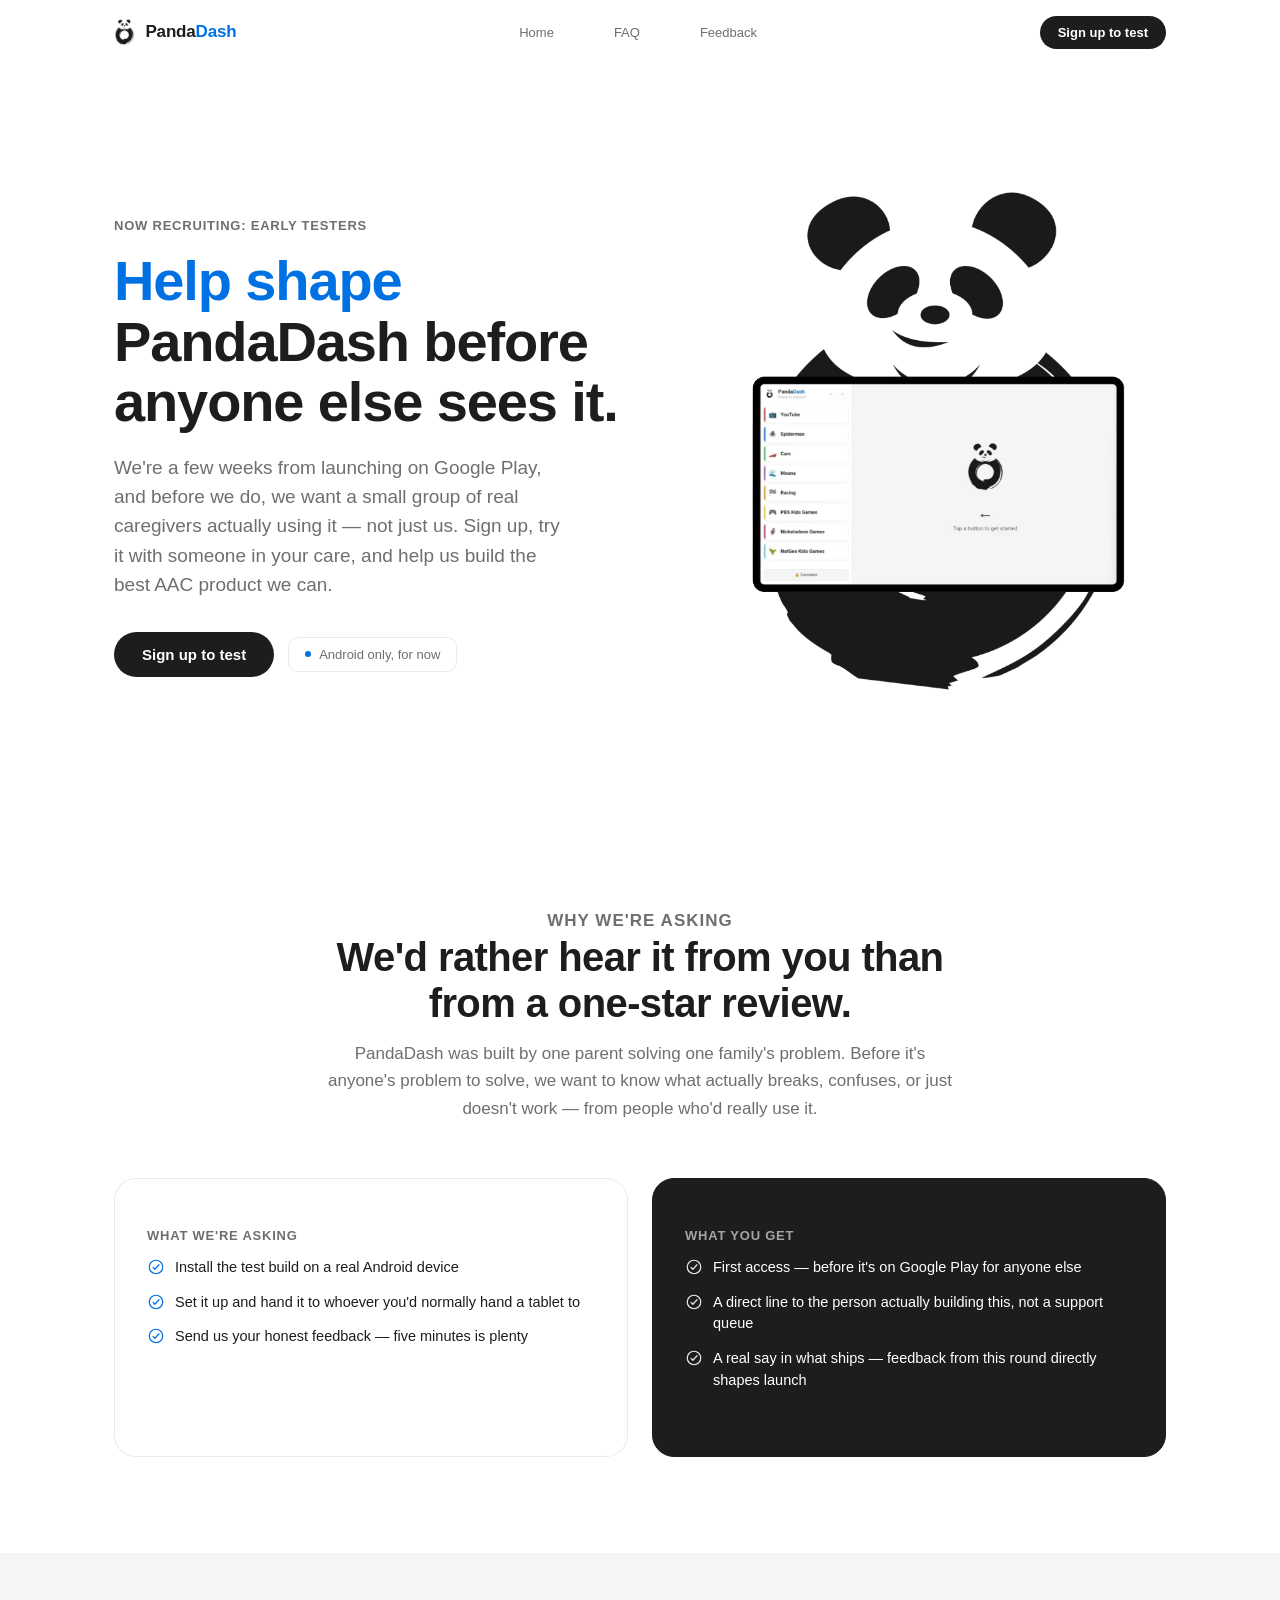
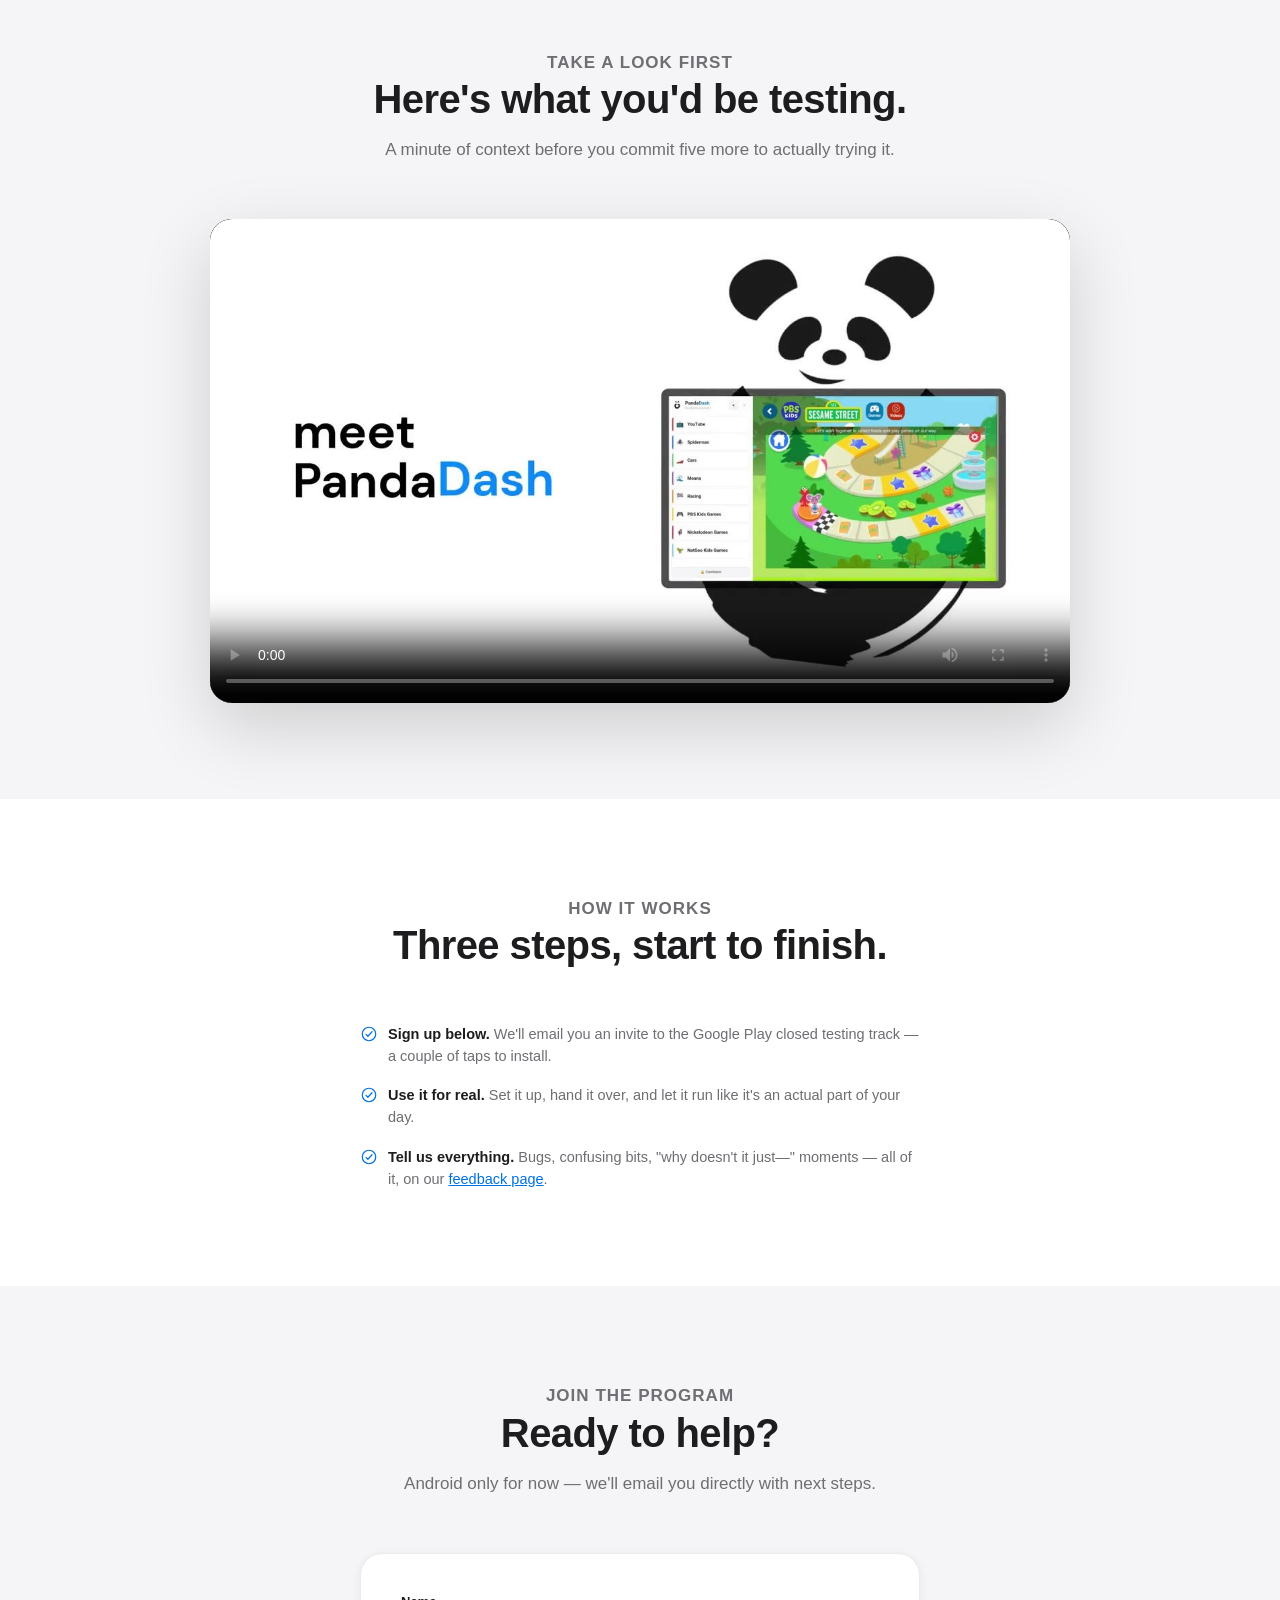
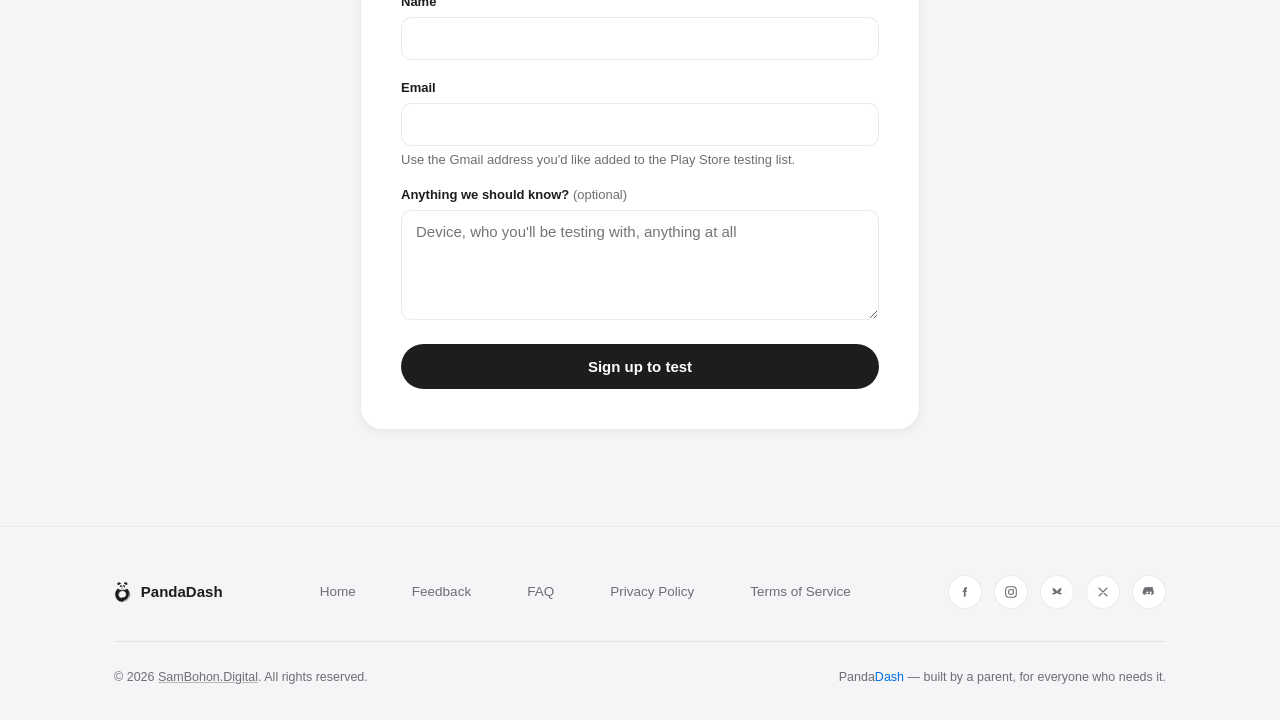
==== testers/index.html @ a4eeeb53 "Add tester sign-up and feedback pages with Formspree integration" ====
<!DOCTYPE html>
<html lang="en">
<head>
<meta charset="UTF-8" />
<meta name="viewport" content="width=device-width, initial-scale=1" />
<title>Become a Tester — PandaDash AAC</title>
<meta name="description" content="Help shape PandaDash AAC before it launches on Google Play. Join our early testing program — real feedback from real caregivers, before anyone else sees it." />

<meta property="og:type" content="website" />
<meta property="og:title" content="Help shape PandaDash before launch" />
<meta property="og:description" content="Join our early testing program for PandaDash AAC — first access, a direct line to the team, and a real say in what ships." />
<meta property="og:image" content="../assets/social-preview.jpg" />
<meta property="og:url" content="https://pandadash.app/testers/" />
<meta name="twitter:card" content="summary_large_image" />
<meta name="twitter:title" content="Become a Tester — PandaDash AAC" />
<meta name="twitter:description" content="Help us test PandaDash AAC before it goes live on Google Play." />
<meta name="twitter:image" content="../assets/social-preview.jpg" />

<meta name="referrer" content="strict-origin-when-cross-origin" />
<meta name="theme-color" content="#1d1d1f" />
<link rel="icon" href="../assets/favicon.ico" sizes="any" />
<link rel="apple-touch-icon" href="../assets/apple-touch-icon.png" />
<link rel="stylesheet" href="../css/styles.css" />
</head>
<body>

<a href="#main" class="visually-hidden-focusable" style="position:absolute;left:-9999px;">Skip to content</a>

<!-- ============ NAV + HERO (video background) ============ -->
<div class="top-video-wrap" id="main">
  <div class="bg-video-wrap">
    <video class="bg-video" muted loop playsinline preload="auto" data-autoplay>
      <source src="../assets/bg-hero.mp4" type="video/mp4" />
    </video>
  </div>

  <nav class="site-nav">
    <div class="wrap">
      <a href="../index.html" class="brand">
        <img src="../assets/logo-mark-64.png" alt="" width="28" height="28" />
        <span class="word">Panda<span class="dash">Dash</span></span>
      </a>
      <div class="nav-links">
        <a href="../index.html">Home</a>
        <a href="../index.html#faq">FAQ</a>
        <a href="feedback.html">Feedback</a>
      </div>
      <a href="#signup" class="nav-cta">Sign up to test</a>
    </div>
  </nav>

  <!-- ============ HERO ============ -->
  <header class="hero">
    <div class="wrap">
      <div>
        <p class="eyebrow">Now recruiting: early testers</p>
        <h1><span class="dash">Help shape</span> PandaDash before anyone else sees it.</h1>
        <p class="lede">We're a few weeks from launching on Google Play, and before we do, we want a small group of real caregivers actually using it — not just us. Sign up, try it with someone in your care, and help us build the best AAC product we can.</p>
        <div class="btn-row">
          <a href="#signup" class="btn-primary">Sign up to test</a>
          <span class="ios-badge"><span class="dot"></span> Android only, for now</span>
        </div>
      </div>
      <div class="hero-stage">
        <img src="../assets/hero-panda-device.webp" class="hero-float" alt="PandaDash main screen, cradled in the panda mark, showing a column of large labeled buttons including YouTube, Spiderman, Cars, and Moana" />
      </div>
    </div>
  </header>
</div>

<main>

  <!-- ============ WHY JOIN ============ -->
  <section>
    <div class="wrap">
      <div class="section-head center">
        <p class="eyebrow">Why we're asking</p>
        <h2>We'd rather hear it from you than from a one-star review.</h2>
        <p>PandaDash was built by one parent solving one family's problem. Before it's anyone's problem to solve, we want to know what actually breaks, confuses, or just doesn't work — from people who'd really use it.</p>
      </div>

      <div class="plans" style="margin-top:8px;">
        <div class="plan-card">
          <p class="plan-name">What we're asking</p>
          <ul class="plan-list">
            <li><svg viewBox="0 0 24 24" fill="none"><circle cx="12" cy="12" r="9" stroke="currentColor" stroke-width="1.6"/><path d="M8 12.5L10.5 15L16 9" stroke="currentColor" stroke-width="1.6" stroke-linecap="round" stroke-linejoin="round"/></svg> Install the test build on a real Android device</li>
            <li><svg viewBox="0 0 24 24" fill="none"><circle cx="12" cy="12" r="9" stroke="currentColor" stroke-width="1.6"/><path d="M8 12.5L10.5 15L16 9" stroke="currentColor" stroke-width="1.6" stroke-linecap="round" stroke-linejoin="round"/></svg> Set it up and hand it to whoever you'd normally hand a tablet to</li>
            <li><svg viewBox="0 0 24 24" fill="none"><circle cx="12" cy="12" r="9" stroke="currentColor" stroke-width="1.6"/><path d="M8 12.5L10.5 15L16 9" stroke="currentColor" stroke-width="1.6" stroke-linecap="round" stroke-linejoin="round"/></svg> Send us your honest feedback — five minutes is plenty</li>
          </ul>
        </div>
        <div class="plan-card pro">
          <p class="plan-name">What you get</p>
          <ul class="plan-list">
            <li><svg viewBox="0 0 24 24" fill="none"><circle cx="12" cy="12" r="9" stroke="currentColor" stroke-width="1.6"/><path d="M8 12.5L10.5 15L16 9" stroke="currentColor" stroke-width="1.6" stroke-linecap="round" stroke-linejoin="round"/></svg> First access — before it's on Google Play for anyone else</li>
            <li><svg viewBox="0 0 24 24" fill="none"><circle cx="12" cy="12" r="9" stroke="currentColor" stroke-width="1.6"/><path d="M8 12.5L10.5 15L16 9" stroke="currentColor" stroke-width="1.6" stroke-linecap="round" stroke-linejoin="round"/></svg> A direct line to the person actually building this, not a support queue</li>
            <li><svg viewBox="0 0 24 24" fill="none"><circle cx="12" cy="12" r="9" stroke="currentColor" stroke-width="1.6"/><path d="M8 12.5L10.5 15L16 9" stroke="currentColor" stroke-width="1.6" stroke-linecap="round" stroke-linejoin="round"/></svg> A real say in what ships — feedback from this round directly shapes launch</li>
          </ul>
        </div>
      </div>
    </div>
  </section>

  <!-- ============ VIDEO ============ -->
  <section class="bg-mist">
    <div class="wrap">
      <div class="section-head center">
        <p class="eyebrow">Take a look first</p>
        <h2>Here's what you'd be testing.</h2>
        <p>A minute of context before you commit five more to actually trying it.</p>
      </div>
      <div class="video-frame">
        <video
          controls
          playsinline
          preload="metadata"
          poster="../assets/intro-poster.jpg">
          <source src="../assets/intro-demo.mp4" type="video/mp4" />
        </video>
      </div>
    </div>
  </section>

  <!-- ============ HOW IT WORKS ============ -->
  <section>
    <div class="wrap">
      <div class="section-head center">
        <p class="eyebrow">How it works</p>
        <h2>Three steps, start to finish.</h2>
      </div>
      <ul class="plan-list" style="max-width:560px;margin:0 auto;display:flex;flex-direction:column;gap:18px;color:var(--blue);">
        <li>
          <svg viewBox="0 0 24 24" fill="none"><circle cx="12" cy="12" r="9" stroke="currentColor" stroke-width="1.6"/><path d="M8 12.5L10.5 15L16 9" stroke="currentColor" stroke-width="1.6" stroke-linecap="round" stroke-linejoin="round"/></svg>
          <span style="color:var(--ink-soft);"><strong style="color:var(--ink);">Sign up below.</strong> We'll email you an invite to the Google Play closed testing track — a couple of taps to install.</span>
        </li>
        <li>
          <svg viewBox="0 0 24 24" fill="none"><circle cx="12" cy="12" r="9" stroke="currentColor" stroke-width="1.6"/><path d="M8 12.5L10.5 15L16 9" stroke="currentColor" stroke-width="1.6" stroke-linecap="round" stroke-linejoin="round"/></svg>
          <span style="color:var(--ink-soft);"><strong style="color:var(--ink);">Use it for real.</strong> Set it up, hand it over, and let it run like it's an actual part of your day.</span>
        </li>
        <li>
          <svg viewBox="0 0 24 24" fill="none"><circle cx="12" cy="12" r="9" stroke="currentColor" stroke-width="1.6"/><path d="M8 12.5L10.5 15L16 9" stroke="currentColor" stroke-width="1.6" stroke-linecap="round" stroke-linejoin="round"/></svg>
          <span style="color:var(--ink-soft);"><strong style="color:var(--ink);">Tell us everything.</strong> Bugs, confusing bits, "why doesn't it just—" moments — all of it, on our <a class="inline-link" href="feedback.html" style="color:var(--blue);text-decoration:underline;">feedback page</a>.</span>
        </li>
      </ul>
    </div>
  </section>

  <!-- ============ SIGN UP ============ -->
  <section class="bg-mist" id="signup">
    <div class="wrap">
      <div class="section-head center">
        <p class="eyebrow">Join the program</p>
        <h2>Ready to help?</h2>
        <p>Android only for now — we'll email you directly with next steps.</p>
      </div>

      <div class="form-card">
        <form
          data-ajax-form
          data-success-target="#signup-success"
          action="https://formspree.io/f/mwvdkgyn"
          method="POST">
          <input type="hidden" name="_subject" value="New PandaDash tester sign-up" />
          <input type="text" name="_gotcha" class="form-honeypot" tabindex="-1" autocomplete="off" />

          <div class="form-field">
            <label for="t-name">Name</label>
            <input type="text" id="t-name" name="name" required autocomplete="name" />
          </div>
          <div class="form-field">
            <label for="t-email">Email</label>
            <input type="email" id="t-email" name="email" required autocomplete="email" />
            <p class="hint">Use the Gmail address you'd like added to the Play Store testing list.</p>
          </div>
          <div class="form-field">
            <label for="t-notes">Anything we should know? <span style="font-weight:400;color:var(--ink-soft);">(optional)</span></label>
            <textarea id="t-notes" name="notes" placeholder="Device, who you'll be testing with, anything at all"></textarea>
          </div>

          <button type="submit" class="form-submit" data-label="Sign up to test">Sign up to test</button>
          <p class="form-status" data-form-status></p>
        </form>

        <div class="form-success" id="signup-success" hidden>
          <div class="check">
            <svg viewBox="0 0 24 24" fill="none"><path d="M5 13l4 4L19 7" stroke="#fff" stroke-width="2.4" stroke-linecap="round" stroke-linejoin="round"/></svg>
          </div>
          <h3>You're on the list!</h3>
          <p>We'll email you with an invite to the closed testing track on Google Play. Once you're testing, swing by the <a class="inline-link" href="feedback.html" style="color:var(--blue);text-decoration:underline;">feedback page</a> any time — that's where the good stuff happens.</p>
          <a href="feedback.html" class="btn-primary">Go to feedback page</a>
        </div>
      </div>
    </div>
  </section>

</main>

<!-- ============ FOOTER ============ -->
<footer>
  <div class="wrap">
    <div class="footer-top">
      <a href="../index.html" class="footer-brand">
        <img src="../assets/logo-mark-64.png" alt="" height="22" />
        PandaDash
      </a>
      <div class="footer-links">
        <a href="../index.html">Home</a>
        <a href="feedback.html">Feedback</a>
        <a href="../index.html#faq">FAQ</a>
        <a href="../privacy.html">Privacy Policy</a>
        <a href="../terms.html">Terms of Service</a>
      </div>
      <div class="social-row">
        <a href="https://www.facebook.com/profile.php?id=61590973378617" target="_blank" rel="noopener" aria-label="PandaDash on Facebook">
          <svg viewBox="0 0 24 24" fill="currentColor"><path d="M13.5 9.6V8.2c0-.6.4-.8.7-.8H15V5h-2c-2.2 0-2.7 1.7-2.7 2.7v1.9H8.7v2.3h1.6V19h2.6v-7.1h1.8l.2-2.3h-2.4Z"/></svg>
        </a>
        <a href="https://www.instagram.com/pandadashaac/" target="_blank" rel="noopener" aria-label="PandaDash on Instagram">
          <svg viewBox="0 0 24 24" fill="none" stroke="currentColor" stroke-width="1.6"><rect x="4" y="4" width="16" height="16" rx="5"/><circle cx="12" cy="12" r="3.8"/><circle cx="16.3" cy="7.7" r="0.9" fill="currentColor" stroke="none"/></svg>
        </a>
        <a href="https://bsky.app/profile/pandadashaac.bsky.social" target="_blank" rel="noopener" aria-label="PandaDash on Bluesky">
          <svg viewBox="0 0 24 24" fill="currentColor"><path d="M12 11.2c-1.4-2.9-4.2-5.2-6.6-5.5-.3 2.7 1 5.7 3.2 6.9-2.2.1-3.4 1-4.1 1.9 1.6 1.5 4.7 1.7 7.5-.9 2.8 2.6 5.9 2.4 7.5.9-.7-.9-1.9-1.8-4.1-1.9 2.2-1.2 3.5-4.2 3.2-6.9-2.4.3-5.2 2.6-6.6 5.5Z"/></svg>
        </a>
        <a href="https://x.com/PandaDashAAC" target="_blank" rel="noopener" aria-label="PandaDash on X">
          <svg viewBox="0 0 24 24" fill="none" stroke="currentColor" stroke-width="1.7" stroke-linecap="round"><path d="M6 6l12 12M18 6L6 18"/></svg>
        </a>
        <a href="https://discord.gg/t9SSaY4AzX" target="_blank" rel="noopener" aria-label="PandaDash on Discord">
          <svg viewBox="0 0 24 24" fill="currentColor"><path d="M18.9 5.5a17 17 0 0 0-3.9-1.3l-.2.4c1.3.4 2.5.9 3.6 1.6a13 13 0 0 0-13 0c1.1-.7 2.3-1.2 3.6-1.6L8.8 4.2A17 17 0 0 0 5 5.5C3 8.6 2.4 11.7 2.6 14.7a12 12 0 0 0 3.7 1.9l.8-1.3c-.6-.2-1.2-.5-1.7-.8.1-.1.3-.2.4-.3a13 13 0 0 0 10.2 0c.1.1.3.2.4.3-.5.3-1.1.6-1.7.8l.8 1.3a12 12 0 0 0 3.7-1.9c.3-3.4-.5-6.5-2-9.2ZM9.5 14.5c-.8 0-1.5-.8-1.5-1.7s.7-1.7 1.5-1.7 1.5.8 1.5 1.7-.7 1.7-1.5 1.7Zm5 0c-.8 0-1.5-.8-1.5-1.7s.7-1.7 1.5-1.7 1.5.8 1.5 1.7-.7 1.7-1.5 1.7Z"/></svg>
        </a>
      </div>
    </div>
    <div class="footer-bottom">
      <span>© 2026 <a href="https://sambohon.digital/" target="_blank" rel="noopener" style="color:inherit;text-decoration:underline;text-decoration-color:rgba(0,0,0,0.25);">SamBohon.Digital</a>. All rights reserved.</span>
      <span><span class="word">Panda<span class="dash">Dash</span></span> — built by a parent, for everyone who needs it.</span>
    </div>
  </div>
</footer>

<script src="../js/main.js"></script>
<script src="../js/forms.js"></script>
</body>
</html>
---- css/styles.css ----
/* ===========================================================
   PandaDash AAC — site styles
   Apple-clean structure, black/white, blue highlights
   =========================================================== */

:root {
  --ink: #1d1d1f;
  --ink-soft: #6e6e73;
  --paper: #ffffff;
  --mist: #f5f5f7;
  --mist-deep: #e8e8ed;
  --blue: #0071e3;
  --blue-deep: #0058b3;
  --line: rgba(0, 0, 0, 0.08);
  --line-soft: rgba(0, 0, 0, 0.05);

  /* community section accent — Discord's own brand color */
  --discord: #5865f2;
  --discord-deep: #4752c4;

  --shadow-sm: 0 2px 10px rgba(0, 0, 0, 0.06);
  --shadow-md: 0 12px 40px rgba(0, 0, 0, 0.10);
  --shadow-lg: 0 24px 70px rgba(0, 0, 0, 0.16);

  --maxw: 1100px;
  --radius: 18px;
}

* { box-sizing: border-box; }
html { scroll-behavior: smooth; }

@media (prefers-reduced-motion: reduce) {
  html { scroll-behavior: auto; }
  * { animation-duration: 0.001ms !important; animation-iteration-count: 1 !important; transition-duration: 0.001ms !important; }
}

body {
  margin: 0;
  font-family: -apple-system, BlinkMacSystemFont, "SF Pro Text", "SF Pro Display",
    "Inter", "Segoe UI", Helvetica, Arial, sans-serif;
  color: var(--ink);
  background: var(--paper);
  -webkit-font-smoothing: antialiased;
  text-rendering: optimizeLegibility;
}

img { max-width: 100%; display: block; }

a { color: inherit; text-decoration: none; }

:focus-visible {
  outline: 2px solid var(--blue);
  outline-offset: 3px;
  border-radius: 4px;
}

.wrap {
  max-width: var(--maxw);
  margin: 0 auto;
  padding: 0 24px;
}

/* ---------- Brand wordmark ---------- */
.dash { color: var(--blue); }

/* ---------- Nav ---------- */
.site-nav {
  position: sticky;
  top: 0;
  z-index: 50;
  background: transparent;
  border-bottom: 1px solid transparent;
  transition: background 0.25s ease, border-color 0.25s ease;
}
.site-nav.scrolled {
  background: rgba(255, 255, 255, 0.8);
  backdrop-filter: saturate(180%) blur(20px);
  -webkit-backdrop-filter: saturate(180%) blur(20px);
  border-bottom: 1px solid var(--line-soft);
}

.site-nav .wrap {
  display: flex;
  align-items: center;
  justify-content: space-between;
  height: 64px;
}

.brand {
  display: flex;
  align-items: center;
  gap: 10px;
  font-size: 17px;
  font-weight: 600;
  letter-spacing: -0.01em;
}

.brand img { height: 28px; width: auto; }

.nav-links {
  display: flex;
  align-items: center;
  gap: 30px;
  font-size: 13px;
  color: var(--ink-soft);
  font-weight: 500;
}
.nav-links a { margin-left: 30px; }
.nav-links a:first-child { margin-left: 0; }

.nav-links a:hover { color: var(--ink); }

.nav-cta {
  background: var(--ink);
  color: var(--paper);
  font-size: 13px;
  font-weight: 600;
  padding: 9px 18px;
  border-radius: 100px;
  transition: background 0.2s ease, transform 0.2s ease;
}
.nav-cta:hover { background: var(--blue); }

.nav-toggle { display: none; }

/* ---------- Buttons / badges ---------- */
.btn-row {
  display: flex;
  flex-wrap: wrap;
  align-items: center;
  gap: 14px;
}

.play-badge {
  display: inline-flex;
  align-items: center;
  gap: 10px;
  background: #000;
  color: #fff;
  border-radius: 10px;
  padding: 9px 16px 9px 14px;
  transition: transform 0.2s ease, box-shadow 0.2s ease;
}
.play-badge:hover { transform: translateY(-1px); box-shadow: var(--shadow-md); }
.play-badge svg { width: 24px; height: 24px; flex-shrink: 0; }
.play-badge .badge-text { line-height: 1.1; white-space: nowrap; }
.play-badge .badge-text small { display: block; font-size: 9.5px; letter-spacing: 0.04em; opacity: 0.85; white-space: nowrap; }
.play-badge .badge-text strong { display: block; font-size: 17px; font-weight: 600; font-family: "Segoe UI", Roboto, Arial, sans-serif; letter-spacing: -0.01em; white-space: nowrap; }

.ios-badge {
  display: inline-flex;
  align-items: center;
  gap: 8px;
  border: 1px solid var(--line);
  color: var(--ink-soft);
  border-radius: 10px;
  padding: 9px 16px;
  font-size: 13px;
  font-weight: 500;
  background: var(--paper);
}
.ios-badge .dot {
  width: 6px; height: 6px; border-radius: 50%;
  background: var(--blue);
  flex-shrink: 0;
}

/* ---------- Top video background (nav + hero) ---------- */
.top-video-wrap {
  position: relative;
}

.bg-video-wrap {
  position: absolute;
  inset: 0;
  top: 0; right: 0; bottom: 0; left: 0;
  overflow: hidden;
  z-index: 0;
  pointer-events: none;
  background: var(--paper);
}
.bg-video-wrap .bg-video {
  width: 100%;
  height: 100%;
  object-fit: cover;
  display: block;
}

/* ---------- Hero ---------- */
.hero {
  position: relative;
  z-index: 2;
  padding: 96px 0 90px;
}

.hero .wrap {
  display: grid;
  grid-template-columns: 1.1fr 0.9fr;
  gap: 40px;
  align-items: center;
}

.eyebrow {
  display: block;
  font-size: 13px;
  font-weight: 700;
  letter-spacing: 0.06em;
  text-transform: uppercase;
  color: var(--ink-soft);
  margin-bottom: 18px;
}



.hero h1 {
  font-size: clamp(36px, 5vw, 56px);
  line-height: 1.08;
  letter-spacing: -0.02em;
  font-weight: 700;
  margin: 0 0 20px;
}

.hero .lede {
  font-size: 19px;
  line-height: 1.55;
  color: var(--ink-soft);
  max-width: 460px;
  margin: 0 0 32px;
}

/* The "stage": the panda + screen cutout floats directly over the video. */
.hero-stage {
  position: relative;
  min-height: 560px;
  display: flex;
  align-items: center;
  justify-content: center;
}

.hero-float {
  width: 86%;
}

/* ---------- Section scaffolding ---------- */
section { padding: 96px 0; }
.section-tight { padding: 72px 0; }

.section-head {
  max-width: 640px;
  margin: 0 0 56px;
}
.section-head.center { margin-left: auto; margin-right: auto; text-align: center; }

.section-head h2 {
  font-size: clamp(28px, 3.6vw, 40px);
  line-height: 1.15;
  letter-spacing: -0.015em;
  font-weight: 700;
  margin: 0 0 14px;
}

.section-head p {
  font-size: 17px;
  line-height: 1.6;
  color: var(--ink-soft);
  margin: 0;
}

.bg-mist { background: var(--mist); }

/* ---------- Video section ---------- */
.video-frame {
  position: relative;
  max-width: 860px;
  margin: 0 auto;
  border-radius: 22px;
  overflow: hidden;
  box-shadow: var(--shadow-lg);
  background: #000;
  aspect-ratio: 16 / 9;
  min-height: 320px;
}

.video-frame video {
  position: absolute;
  inset: 0;
  top: 0; right: 0; bottom: 0; left: 0;
  width: 100%;
  height: 100%;
  object-fit: contain;
  background: #000;
}

/* ---------- Feature rows ---------- */
.feature-row {
  display: grid;
  grid-template-columns: 1fr 1fr;
  gap: 64px;
  align-items: center;
  padding: 56px 0;
  border-top: 1px solid var(--line-soft);
}
.feature-row:first-of-type { border-top: none; }

.feature-row.reverse .feature-media { order: 2; }
.feature-row.reverse .feature-copy { order: 1; }

.feature-copy .eyebrow { margin-bottom: 14px; }

.feature-copy h3 {
  font-size: clamp(24px, 3vw, 30px);
  letter-spacing: -0.015em;
  font-weight: 700;
  line-height: 1.2;
  margin: 0 0 14px;
}

.feature-copy p {
  font-size: 16.5px;
  line-height: 1.65;
  color: var(--ink-soft);
  margin: 0 0 0;
  max-width: 460px;
}

.feature-media img {
  width: 100%;
  filter: drop-shadow(0 20px 30px rgba(0, 0, 0, 0.14)) drop-shadow(0 6px 10px rgba(0, 0, 0, 0.08));
}

/* ---------- Pricing section video background ---------- */
.pricing-video-wrap {
  position: relative;
  overflow: hidden;
}
.pricing-video-wrap .bg-video-wrap { background: var(--mist); }
.pricing-video-wrap .section-head .eyebrow,
.pricing-video-wrap .section-head p {
  color: #fff;
}
.pricing-video-wrap > .wrap {
  position: relative;
  z-index: 2;
}

/* ---------- Pricing cards ---------- */
.plans {
  display: grid;
  grid-template-columns: 1fr 1fr;
  gap: 24px;
}

.plan-card {
  background: var(--paper);
  border: 1px solid var(--line);
  border-radius: 22px;
  padding: 36px 32px;
  display: flex;
  flex-direction: column;
}

.plan-card.pro {
  background: var(--ink);
  color: var(--paper);
  border-color: var(--ink);
  position: relative;
}

.plan-name {
  font-size: 13px;
  font-weight: 700;
  letter-spacing: 0.06em;
  text-transform: uppercase;
  color: var(--ink-soft);
  margin-bottom: 14px;
}
.plan-card.pro .plan-name { color: rgba(255,255,255,0.6); }

.plan-price {
  font-size: 42px;
  font-weight: 700;
  letter-spacing: -0.02em;
  margin-bottom: 4px;
}
.plan-price small { font-size: 16px; font-weight: 500; color: var(--ink-soft); }
.plan-card.pro .plan-price small { color: rgba(255,255,255,0.6); }

.plan-sub {
  font-size: 14px;
  color: var(--ink-soft);
  margin-bottom: 28px;
}
.plan-card.pro .plan-sub { color: rgba(255,255,255,0.7); }

.plan-list {
  list-style: none;
  margin: 0 0 28px;
  padding: 0;
  display: flex;
  flex-direction: column;
  gap: 13px;
  flex-grow: 1;
}

.plan-list li {
  display: flex;
  align-items: flex-start;
  gap: 10px;
  font-size: 14.5px;
  line-height: 1.5;
}

.plan-list svg { width: 18px; height: 18px; flex-shrink: 0; margin-top: 1px; }
.plan-card:not(.pro) .plan-list svg { color: var(--blue); }
.plan-card.pro .plan-list svg { color: var(--paper); opacity: 0.9; }

.plan-cta {
  display: inline-flex;
  align-items: center;
  justify-content: center;
  padding: 12px 20px;
  border-radius: 100px;
  font-size: 14.5px;
  font-weight: 600;
  background: var(--mist);
  color: var(--ink);
}
.plan-card.pro .plan-cta { background: var(--paper); color: var(--ink); }

/* ---------- Community / Discord ---------- */
.community {
  background: linear-gradient(155deg, var(--discord) 0%, var(--discord-deep) 100%);
  border-radius: 28px;
  padding: 64px 56px;
  color: #fff;
  position: relative;
  overflow: hidden;
}

.community-grid {
  display: grid;
  grid-template-columns: 1fr 0.85fr;
  gap: 48px;
  align-items: center;
  position: relative;
  z-index: 1;
}

.community .eyebrow {
  color: rgba(255, 255, 255, 0.75);
  display: flex;
  align-items: center;
  gap: 8px;
}
.community .eyebrow svg { width: 16px; height: 16px; margin-right: 8px; }

.community h2 {
  font-size: clamp(28px, 3.6vw, 38px);
  letter-spacing: -0.015em;
  font-weight: 700;
  margin: 0 0 14px;
  line-height: 1.15;
}

.community p.lede {
  font-size: 16.5px;
  line-height: 1.6;
  color: rgba(255, 255, 255, 0.82);
  max-width: 460px;
  margin: 0 0 30px;
}

.community-cta {
  display: inline-flex;
  align-items: center;
  gap: 10px;
  background: #fff;
  color: var(--discord-deep);
  font-weight: 700;
  font-size: 15px;
  padding: 13px 24px;
  border-radius: 100px;
  transition: transform 0.2s ease, box-shadow 0.2s ease;
}
.community-cta:hover { transform: translateY(-1px); box-shadow: 0 12px 30px rgba(0,0,0,0.25); }
.community-cta svg { width: 18px; height: 18px; margin-right: 2px; }

.community-list {
  list-style: none;
  margin: 0;
  padding: 0;
  display: flex;
  flex-direction: column;
  gap: 18px;
}
.community-list li {
  display: flex;
  align-items: flex-start;
  gap: 14px;
  background: rgba(255, 255, 255, 0.1);
  border: 1px solid rgba(255, 255, 255, 0.14);
  border-radius: 14px;
  padding: 16px 18px;
}
.community-list .ico {
  margin-right: 14px;
  width: 34px;
  height: 34px;
  border-radius: 10px;
  background: rgba(255, 255, 255, 0.16);
  display: flex;
  align-items: center;
  justify-content: center;
  flex-shrink: 0;
}
.community-list .ico svg { width: 17px; height: 17px; }
.community-list strong { display: block; font-size: 14.5px; margin-bottom: 2px; }
.community-list span { display: block; font-size: 13.5px; color: rgba(255, 255, 255, 0.75); line-height: 1.4; }

/* ---------- Footer social icons ---------- */
.social-row {
  display: flex;
  align-items: center;
  gap: 12px;
}
.social-row a {
  width: 34px;
  height: 34px;
  border-radius: 50%;
  display: flex;
  align-items: center;
  justify-content: center;
  background: var(--paper);
  border: 1px solid var(--line);
  color: var(--ink-soft);
  transition: color 0.2s ease, border-color 0.2s ease;
}
.social-row a:hover { color: var(--blue); border-color: var(--blue); }
.social-row svg { width: 16px; height: 16px; }

/* ---------- CTA band ---------- */
.cta-band {
  background: var(--ink);
  color: var(--paper);
  text-align: center;
  padding: 100px 0;
}

.cta-band h2 {
  font-size: clamp(30px, 4.4vw, 46px);
  letter-spacing: -0.02em;
  font-weight: 700;
  margin: 0 0 16px;
}

.cta-band p {
  font-size: 17px;
  color: rgba(255, 255, 255, 0.65);
  max-width: 480px;
  margin: 0 auto 36px;
  line-height: 1.6;
}

.cta-band .btn-row { justify-content: center; }
.cta-band .ios-badge { border-color: rgba(255,255,255,0.18); color: rgba(255,255,255,0.7); background: transparent; }

/* ---------- Footer ---------- */
footer {
  border-top: 1px solid var(--line-soft);
  padding: 48px 0 36px;
  background: var(--mist);
}

.footer-top {
  display: flex;
  justify-content: space-between;
  align-items: center;
  flex-wrap: wrap;
  gap: 24px;
  padding-bottom: 32px;
  margin-bottom: 28px;
  border-bottom: 1px solid var(--line);
}

.footer-brand { display: flex; align-items: center; gap: 10px; font-weight: 600; font-size: 15px; }
.footer-brand img { height: 22px; width: auto; }

.footer-links {
  display: flex;
  gap: 28px;
  flex-wrap: wrap;
  font-size: 13.5px;
  color: var(--ink-soft);
}
.footer-links a { margin-left: 28px; }
.footer-links a:first-child { margin-left: 0; }
.footer-links a:hover { color: var(--ink); }

.footer-bottom {
  display: flex;
  justify-content: space-between;
  flex-wrap: wrap;
  gap: 12px;
  font-size: 12.5px;
  color: var(--ink-soft);
}

/* ---------- Legal pages ---------- */
.legal {
  padding: 64px 0 100px;
}
.legal .wrap { max-width: 720px; }
.legal h1 {
  font-size: clamp(32px, 4vw, 44px);
  letter-spacing: -0.02em;
  margin: 0 0 6px;
}
.legal .updated { color: var(--ink-soft); font-size: 14px; margin-bottom: 48px; }
.legal h2 {
  font-size: 21px;
  margin: 40px 0 12px;
  letter-spacing: -0.01em;
}
.legal p, .legal li {
  font-size: 16px;
  line-height: 1.7;
  color: #3a3a3c;
}
.legal ul { padding-left: 20px; }
.legal a.inline-link { color: var(--blue); text-decoration: underline; text-decoration-color: rgba(0,113,227,0.3); }
.legal .note {
  background: var(--mist);
  border-radius: 14px;
  padding: 18px 20px;
  font-size: 14.5px;
  color: var(--ink-soft);
  margin-top: 44px;
}

/* ---------- Scroll reveal (subtle, single-pass) ---------- */
.reveal {
  opacity: 0;
  transform: translateY(14px);
  transition: opacity 0.6s ease, transform 0.6s ease;
}
.reveal.is-visible {
  opacity: 1;
  transform: translateY(0);
}

/* ---------- Generic big CTA button (used on testers page) ---------- */
.btn-primary {
  display: inline-flex;
  align-items: center;
  justify-content: center;
  padding: 14px 28px;
  border-radius: 100px;
  background: var(--ink);
  color: var(--paper);
  font-size: 15px;
  font-weight: 600;
  border: none;
  cursor: pointer;
  transition: background 0.2s ease, transform 0.2s ease;
}
.btn-primary:hover { background: var(--blue); transform: translateY(-1px); }

/* ---------- Lightweight page header (feedback page) ---------- */
.page-header {
  padding: 140px 0 56px;
  text-align: center;
}
.page-header .eyebrow { text-align: center; }
.page-header h1 {
  font-size: clamp(30px, 4vw, 44px);
  letter-spacing: -0.02em;
  font-weight: 700;
  margin: 0 0 14px;
}
.page-header p {
  color: var(--ink-soft);
  font-size: 17px;
  max-width: 560px;
  margin: 0 auto;
  line-height: 1.6;
}

/* ---------- Forms (tester sign-up + feedback) ---------- */
.form-card {
  background: var(--paper);
  border: 1px solid var(--line);
  border-radius: 22px;
  padding: 40px;
  max-width: 560px;
  margin: 0 auto;
  box-shadow: var(--shadow-sm);
}

.form-field { margin-bottom: 20px; }
.form-field label {
  display: block;
  font-size: 13px;
  font-weight: 600;
  margin-bottom: 8px;
  color: var(--ink);
}
.form-field .hint {
  font-size: 13px;
  color: var(--ink-soft);
  margin-top: 6px;
}

.form-field input,
.form-field select,
.form-field textarea {
  width: 100%;
  padding: 12px 14px;
  font-size: 15px;
  font-family: inherit;
  border: 1px solid var(--line);
  border-radius: 10px;
  background: var(--paper);
  color: var(--ink);
  transition: border-color 0.2s ease;
  box-sizing: border-box;
}
.form-field input:focus,
.form-field select:focus,
.form-field textarea:focus {
  outline: none;
  border-color: var(--blue);
}
.form-field textarea { resize: vertical; min-height: 110px; }

.form-row {
  display: grid;
  grid-template-columns: 1fr 1fr;
  gap: 16px;
}

.form-submit {
  width: 100%;
  padding: 14px 20px;
  border-radius: 100px;
  background: var(--ink);
  color: var(--paper);
  font-size: 15px;
  font-weight: 600;
  border: none;
  cursor: pointer;
  transition: background 0.2s ease;
}
.form-submit:hover { background: var(--blue); }
.form-submit:disabled { opacity: 0.6; cursor: default; }

.form-status {
  margin-top: 16px;
  font-size: 14px;
  display: none;
}
.form-status.is-error { color: #c0392b; display: block; }

.form-success { text-align: center; padding: 12px 0; }
.form-success .check {
  width: 56px;
  height: 56px;
  border-radius: 50%;
  background: var(--blue);
  display: flex;
  align-items: center;
  justify-content: center;
  margin: 0 auto 18px;
}
.form-success .check svg { width: 24px; height: 24px; fill: #fff; }
.form-success h3 { margin: 0 0 10px; font-size: 22px; letter-spacing: -0.01em; }
.form-success p { color: var(--ink-soft); margin: 0 0 20px; line-height: 1.6; }

.form-honeypot {
  position: absolute;
  left: -9999px;
  width: 1px;
  height: 1px;
  opacity: 0;
}

/* ---------- Responsive ---------- */
@media (max-width: 860px) {
  .nav-links { display: none; }
  .hero .wrap { grid-template-columns: 1fr; }
  .hero-stage { display: none; }
  .hero .lede { max-width: none; }
  .feature-row { grid-template-columns: 1fr; gap: 28px; }
  .feature-row.reverse .feature-media { order: 1; }
  .feature-row.reverse .feature-copy { order: 2; }
  .feature-copy p { max-width: none; }
  .plans { grid-template-columns: 1fr; }
  section { padding: 64px 0; }
  .cta-band { padding: 72px 0; }
  .community { padding: 44px 28px; }
  .community-grid { grid-template-columns: 1fr; gap: 32px; }
  .form-row { grid-template-columns: 1fr; }
  .form-card { padding: 28px 22px; }
}

@media (max-width: 520px) {
  .hero { padding: 48px 0 40px; }
  .footer-top, .footer-bottom { flex-direction: column; align-items: flex-start; }
}
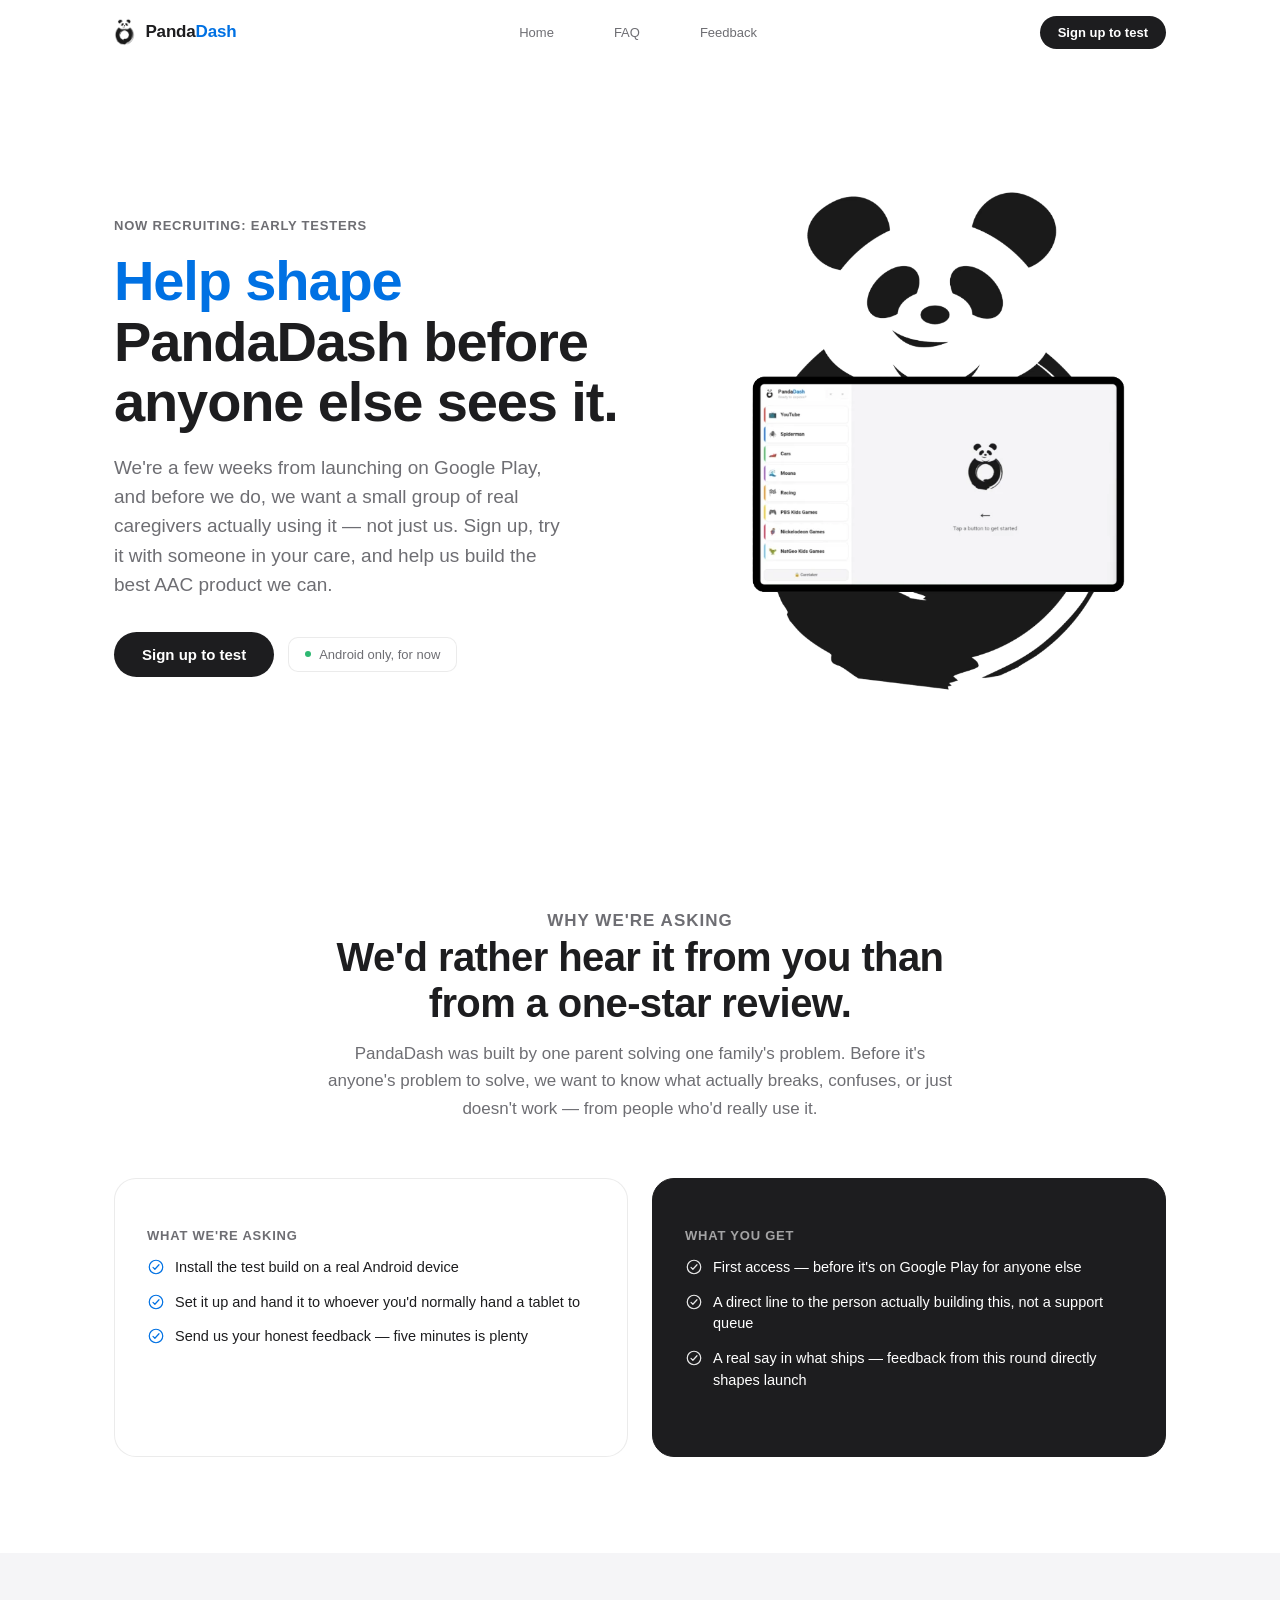
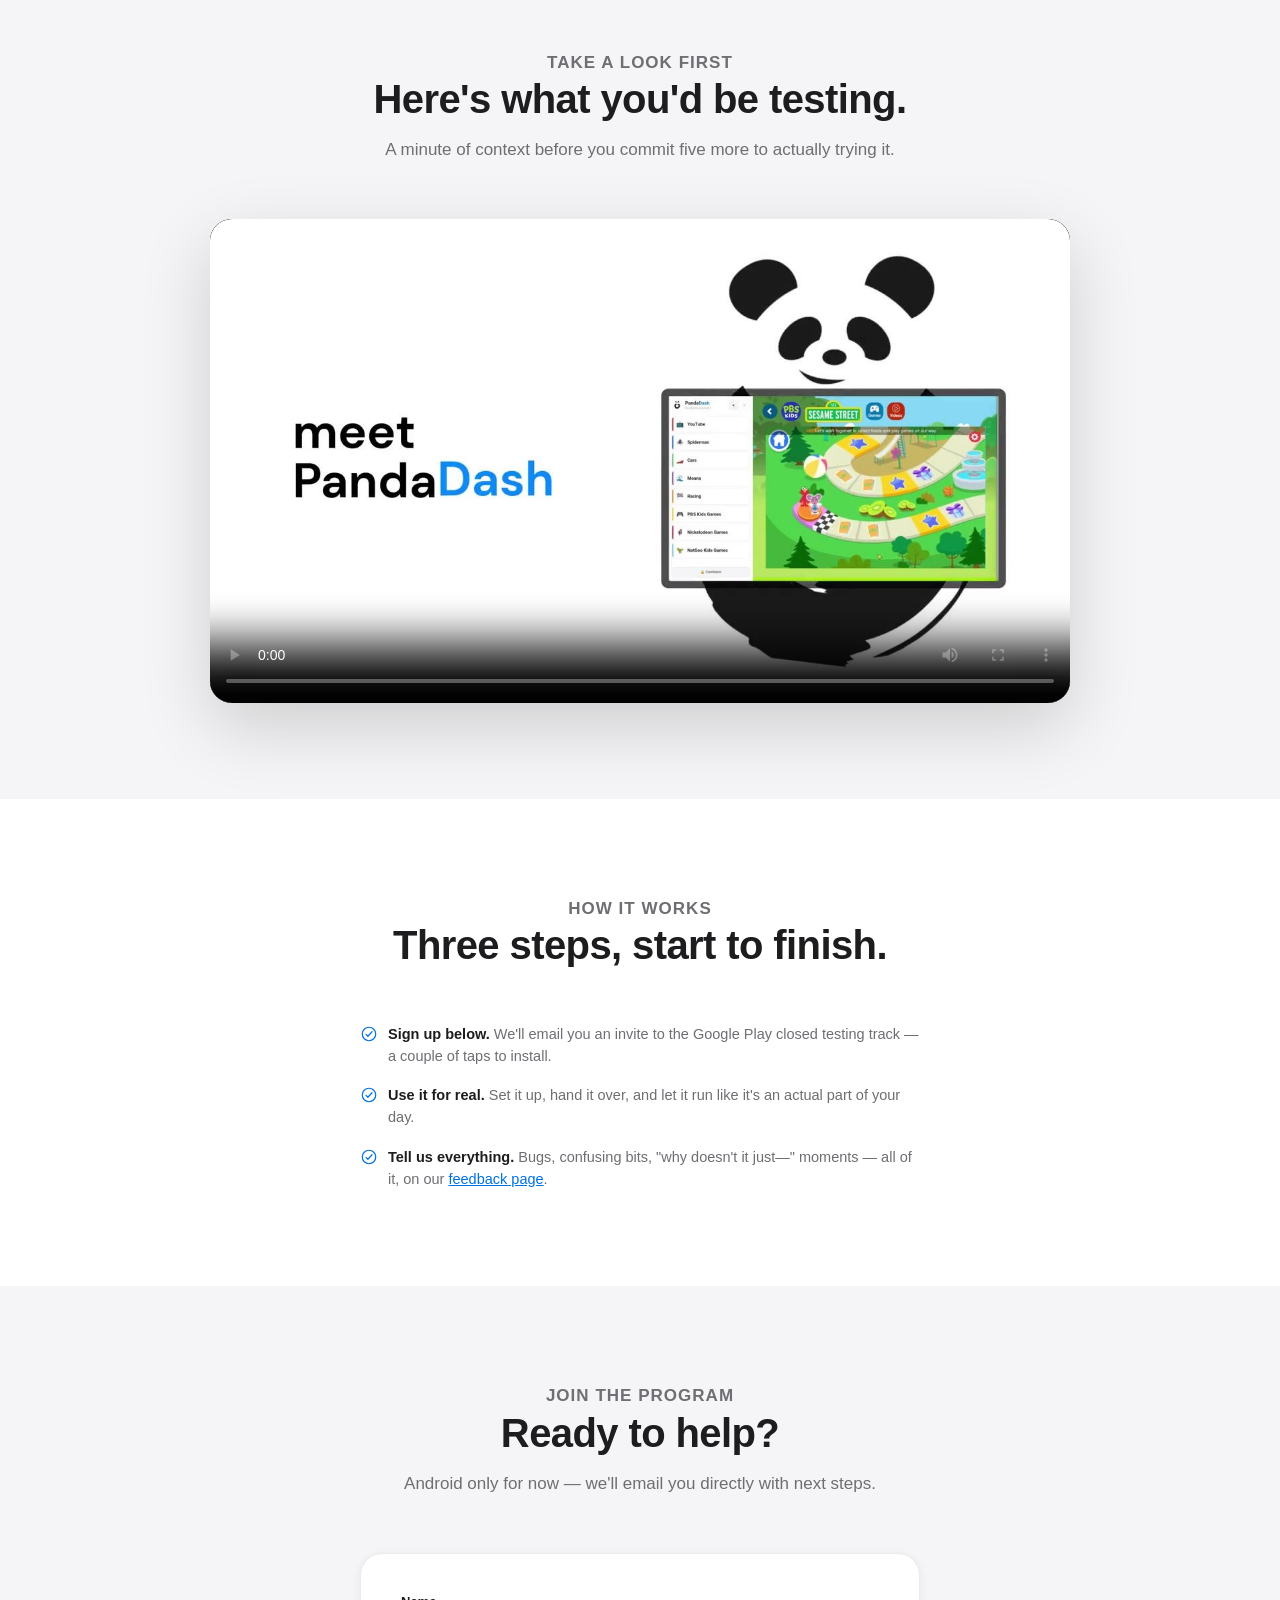
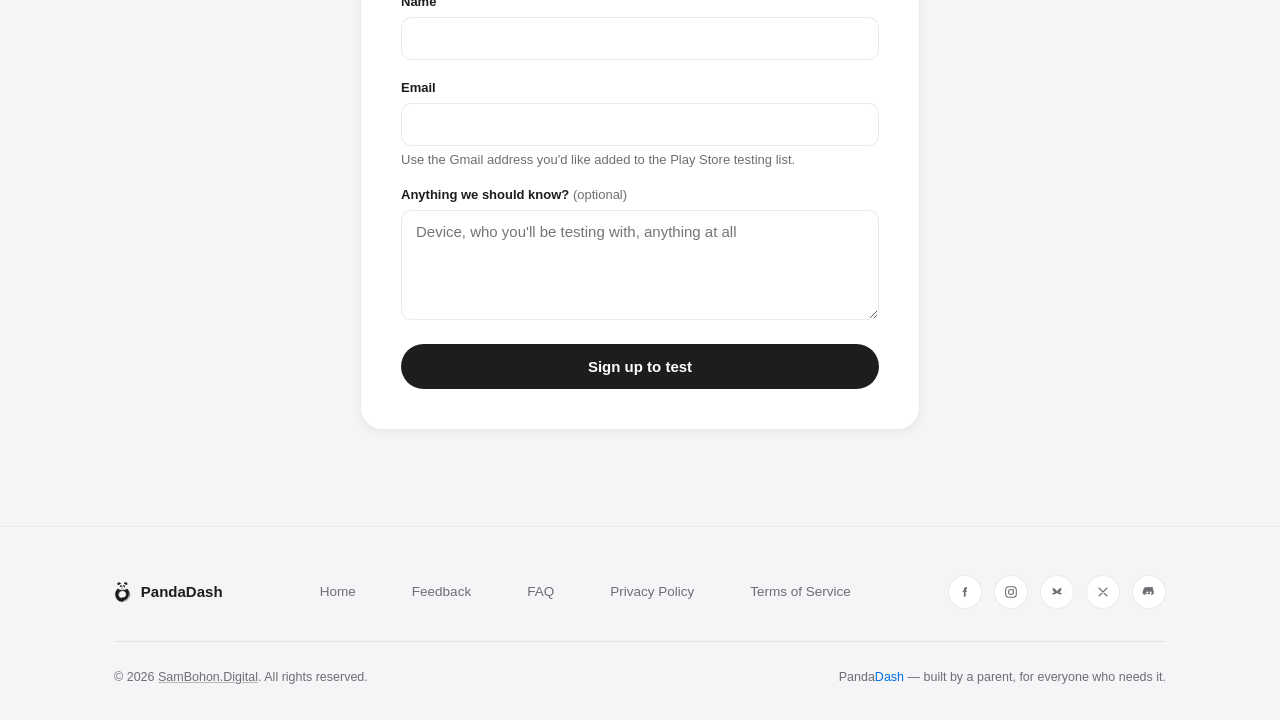
==== commit bc45d720: "Add tester sign-up and feedback pages with Formspree integration" ====
--- a/testers/index.html
+++ b/testers/index.html
@@ -58,7 +58,7 @@
         <p class="lede">We're a few weeks from launching on Google Play, and before we do, we want a small group of real caregivers actually using it — not just us. Sign up, try it with someone in your care, and help us build the best AAC product we can.</p>
         <div class="btn-row">
           <a href="#signup" class="btn-primary">Sign up to test</a>
-          <span class="ios-badge"><span class="dot"></span> Android only, for now</span>
+          <span class="ios-badge"><span class="dot" style="background:var(--green);"></span> Android only, for now</span>
         </div>
       </div>
       <div class="hero-stage">
--- a/css/styles.css
+++ b/css/styles.css
@@ -11,6 +11,7 @@
   --mist-deep: #e8e8ed;
   --blue: #0071e3;
   --blue-deep: #0058b3;
+  --green: #2eb872;
   --line: rgba(0, 0, 0, 0.08);
   --line-soft: rgba(0, 0, 0, 0.05);
 
@@ -563,6 +564,8 @@
 
 .cta-band .btn-row { justify-content: center; }
 .cta-band .ios-badge { border-color: rgba(255,255,255,0.18); color: rgba(255,255,255,0.7); background: transparent; }
+.cta-band .cta-band-btn { background: var(--paper); color: var(--ink); }
+.cta-band .cta-band-btn:hover { background: var(--blue); color: var(--paper); }
 
 /* ---------- Footer ---------- */
 footer {
@@ -664,6 +667,12 @@
   transition: background 0.2s ease, transform 0.2s ease;
 }
 .btn-primary:hover { background: var(--blue); transform: translateY(-1px); }
+.btn-primary .dot {
+  width: 6px; height: 6px; border-radius: 50%;
+  background: var(--green);
+  margin-right: 9px;
+  flex-shrink: 0;
+}
 
 /* ---------- Lightweight page header (feedback page) ---------- */
 .page-header {
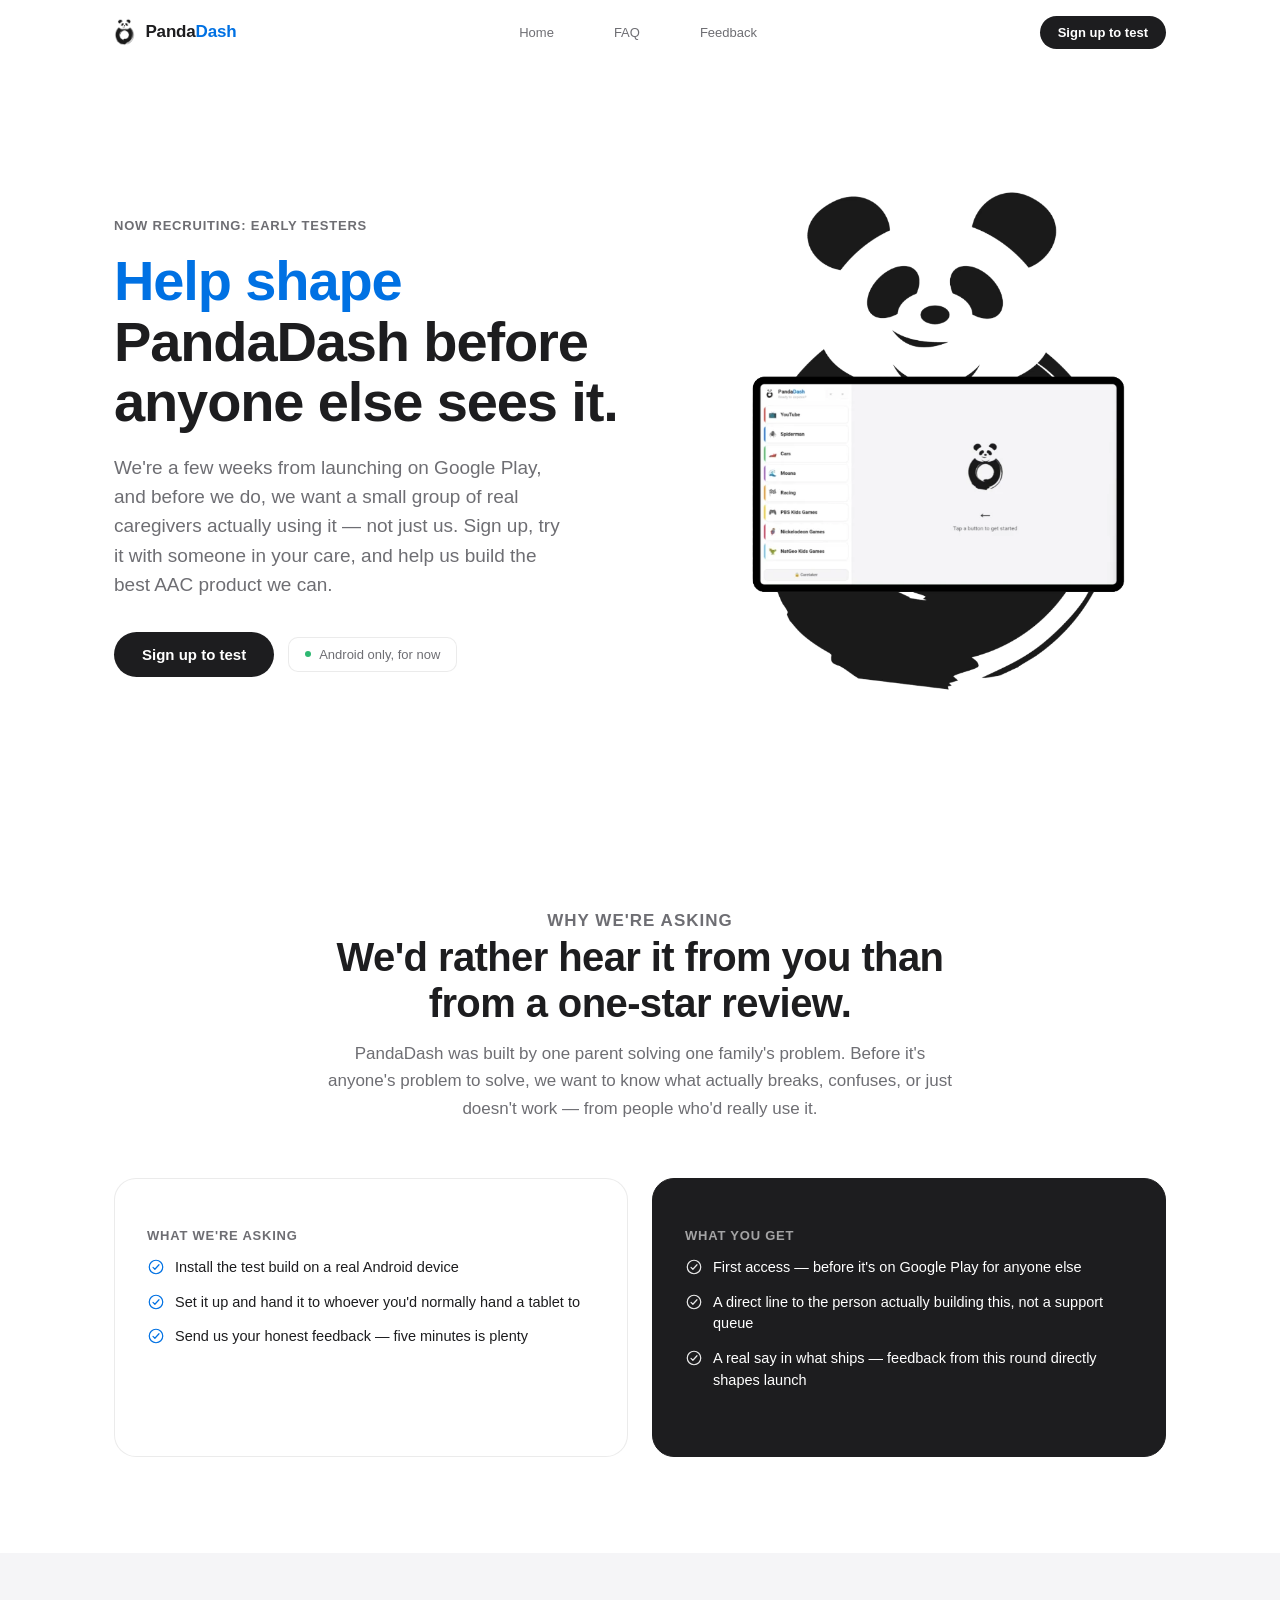
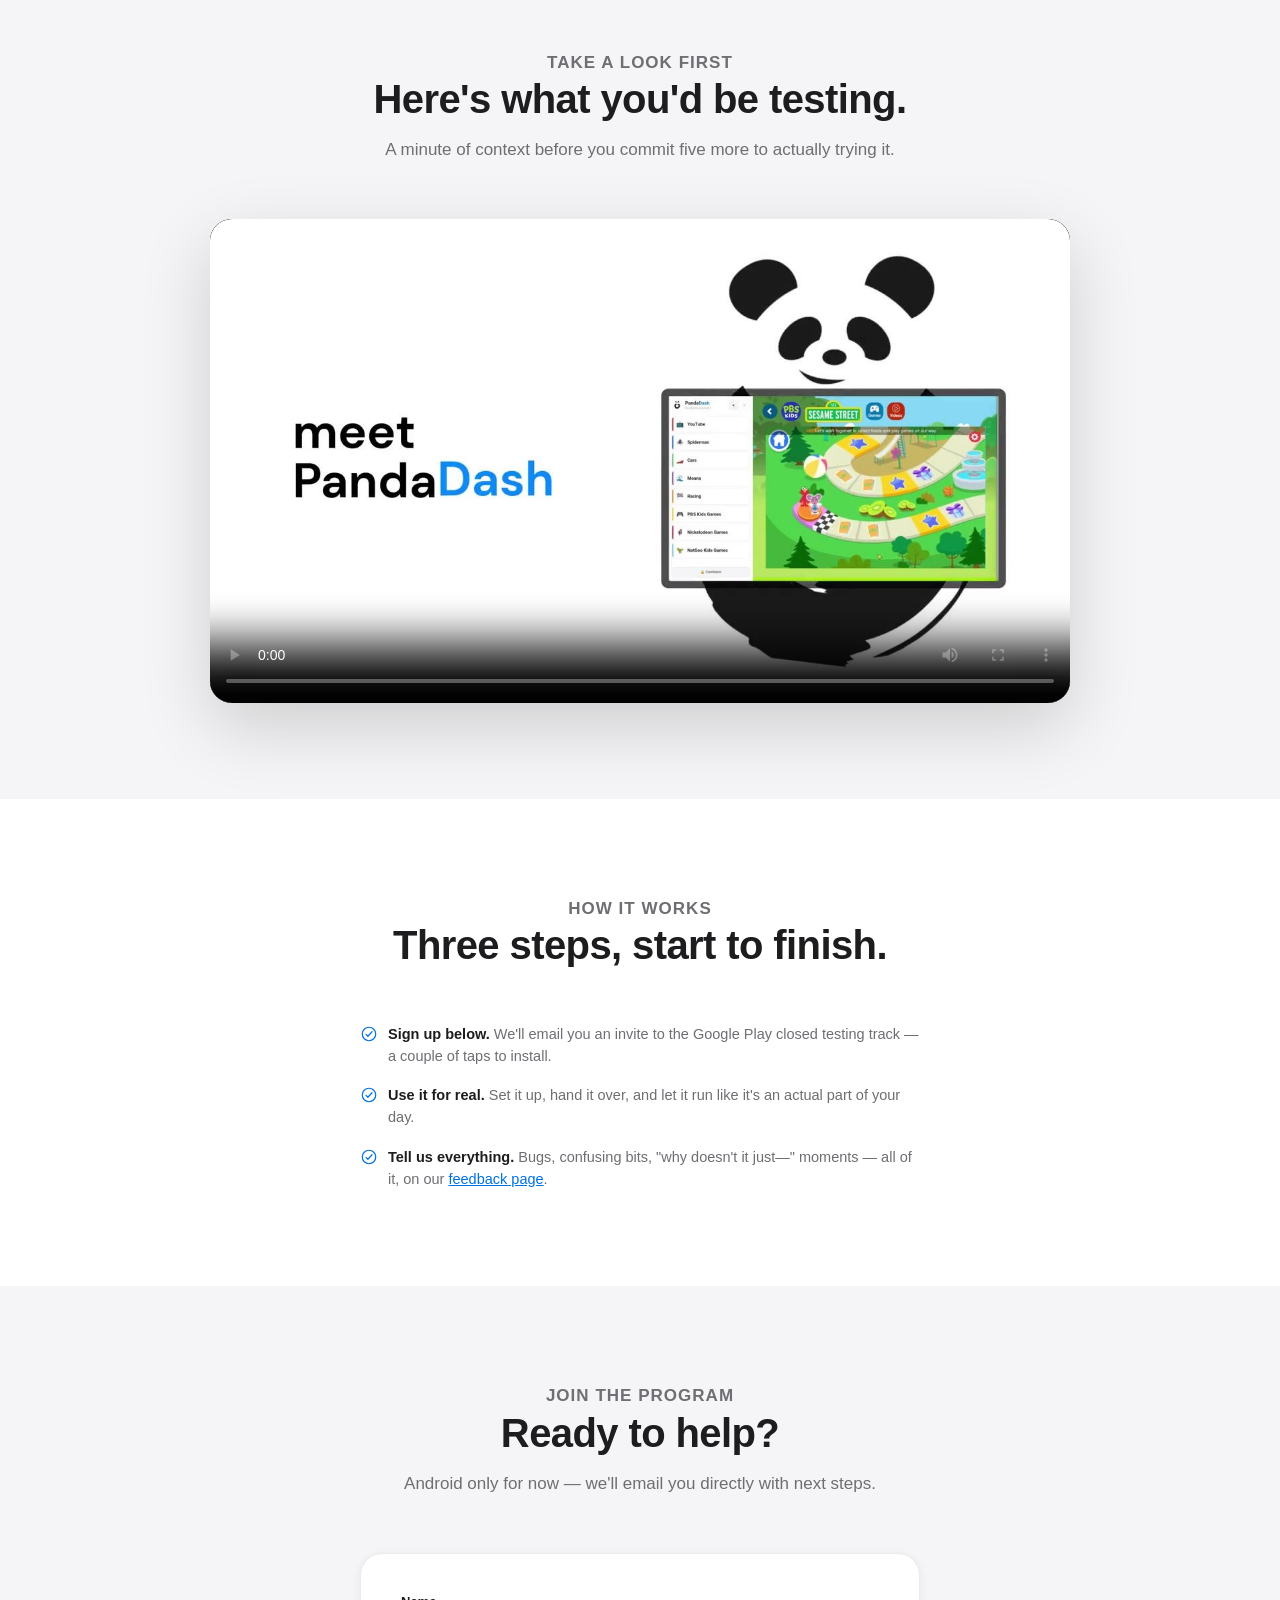
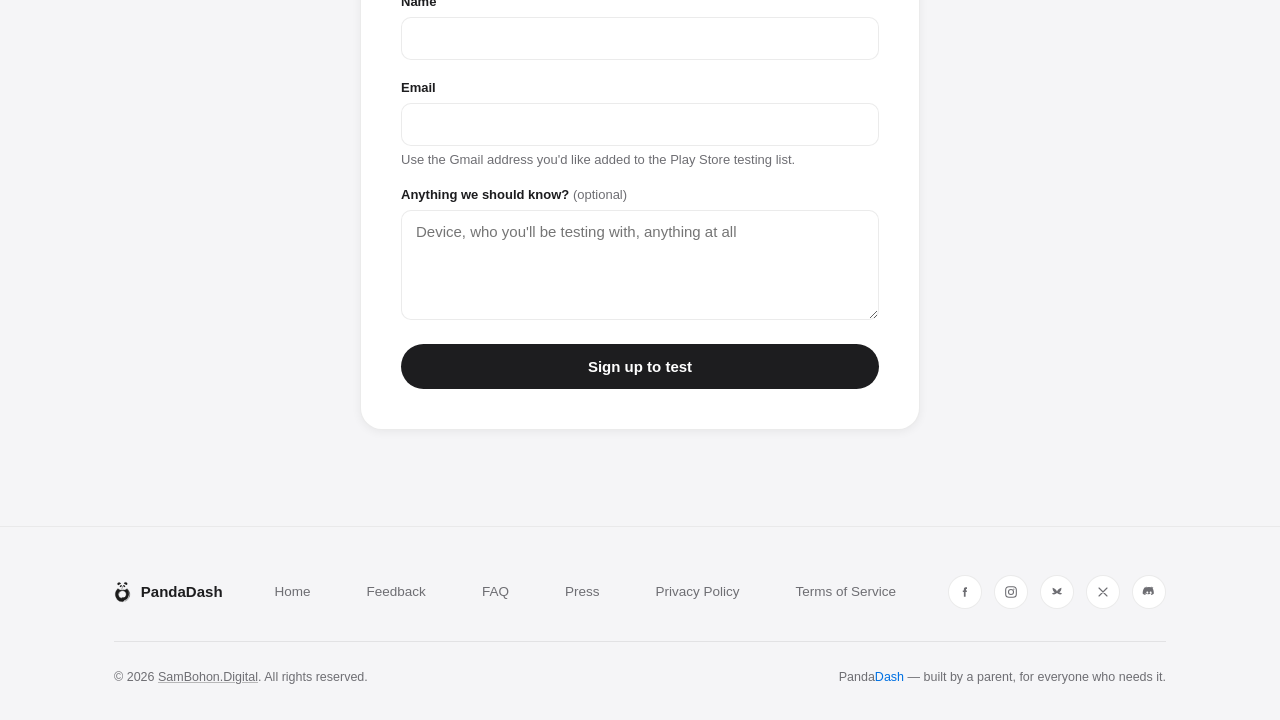
==== commit 45855c4c: "added press kit" ====
--- a/testers/index.html
+++ b/testers/index.html
@@ -21,6 +21,7 @@
 <link rel="icon" href="../assets/favicon.ico" sizes="any" />
 <link rel="apple-touch-icon" href="../assets/apple-touch-icon.png" />
 <link rel="stylesheet" href="../css/styles.css" />
+<script defer src="https://analytics.sambohon.digital/script.js" data-website-id="828ed723-d7b0-4df8-9a8a-cc261f883c48"></script>
 </head>
 <body>
 
@@ -206,6 +207,7 @@
         <a href="../index.html">Home</a>
         <a href="feedback.html">Feedback</a>
         <a href="../index.html#faq">FAQ</a>
+        <a href="../press.html">Press</a>
         <a href="../privacy.html">Privacy Policy</a>
         <a href="../terms.html">Terms of Service</a>
       </div>
--- a/css/styles.css
+++ b/css/styles.css
@@ -815,3 +815,163 @@
   .hero { padding: 48px 0 40px; }
   .footer-top, .footer-bottom { flex-direction: column; align-items: flex-start; }
 }
+
+/* ===========================================================
+   Press / media kit page
+   =========================================================== */
+.press-facts {
+  background: var(--mist);
+  border: 1px solid var(--line);
+  border-radius: var(--radius);
+  padding: 28px 32px;
+  box-shadow: var(--shadow-sm);
+}
+.press-facts dl {
+  display: grid;
+  grid-template-columns: 1fr 1fr;
+  gap: 22px 28px;
+  margin: 0;
+}
+.press-facts dt {
+  font-size: 12px;
+  font-weight: 700;
+  letter-spacing: 0.04em;
+  text-transform: uppercase;
+  color: var(--ink-soft);
+  margin-bottom: 4px;
+}
+.press-facts dd {
+  font-size: 15px;
+  font-weight: 600;
+  margin: 0;
+  line-height: 1.45;
+}
+.press-facts dd a { color: var(--blue); font-weight: 600; }
+.press-facts dd small {
+  display: block;
+  font-size: 12.5px;
+  font-weight: 500;
+  color: var(--ink-soft);
+  margin-top: 2px;
+}
+
+.press-features {
+  list-style: none;
+  margin: 0;
+  padding: 0;
+  display: flex;
+  flex-direction: column;
+  gap: 16px;
+}
+.press-features li {
+  display: flex;
+  align-items: flex-start;
+  gap: 12px;
+  font-size: 15.5px;
+  line-height: 1.55;
+}
+.press-features svg { width: 19px; height: 19px; flex-shrink: 0; margin-top: 2px; color: var(--blue); }
+
+.press-quote {
+  margin: 8px 0 0;
+  padding: 26px 30px;
+  border-left: 3px solid var(--blue);
+  background: var(--mist);
+  border-radius: 0 var(--radius) var(--radius) 0;
+}
+.press-quote p {
+  font-size: 19px;
+  font-weight: 500;
+  color: var(--ink);
+  line-height: 1.5;
+  margin: 0 0 10px;
+}
+.press-quote cite {
+  font-size: 13px;
+  font-weight: 600;
+  color: var(--ink-soft);
+  font-style: normal;
+}
+
+.press-note {
+  background: var(--mist);
+  border-radius: 14px;
+  padding: 20px 24px;
+  font-size: 14.5px;
+  color: var(--ink-soft);
+  line-height: 1.6;
+}
+
+.press-shots {
+  display: grid;
+  grid-template-columns: repeat(2, 1fr);
+  gap: 18px;
+}
+.press-shots figure { margin: 0; }
+.press-shots img {
+  width: 100%;
+  border-radius: 14px;
+  border: 1px solid var(--line);
+  box-shadow: var(--shadow-sm);
+}
+.press-shots figcaption {
+  font-size: 13px;
+  color: var(--ink-soft);
+  margin-top: 8px;
+}
+
+.press-downloads {
+  list-style: none;
+  margin: 18px 0 0;
+  padding: 0;
+  display: flex;
+  flex-wrap: wrap;
+  gap: 10px;
+}
+.press-downloads a {
+  display: inline-flex;
+  align-items: center;
+  gap: 8px;
+  font-size: 13.5px;
+  font-weight: 600;
+  color: var(--ink);
+  background: var(--paper);
+  border: 1px solid var(--line);
+  border-radius: 100px;
+  padding: 8px 16px;
+  transition: border-color 0.2s ease, color 0.2s ease;
+}
+.press-downloads a:hover { border-color: var(--blue); color: var(--blue); }
+.press-downloads svg { width: 14px; height: 14px; flex-shrink: 0; }
+
+@media (max-width: 860px) {
+  .press-facts dl { grid-template-columns: 1fr; }
+  .press-shots { grid-template-columns: 1fr; }
+}
+
+.press-story {
+  display: grid;
+  grid-template-columns: 180px 1fr;
+  gap: 32px;
+  align-items: start;
+}
+.press-story img {
+  width: 100%;
+  aspect-ratio: 1/1;
+  object-fit: cover;
+  border-radius: var(--radius);
+  border: 1px solid var(--line);
+  box-shadow: var(--shadow-sm);
+}
+.press-story figure { margin: 0; }
+.press-story figcaption {
+  margin-top: 8px;
+  font-size: 12.5px;
+  color: var(--ink-soft);
+  text-align: center;
+}
+
+@media (max-width: 860px) {
+  .press-story { grid-template-columns: 1fr; }
+  .press-story figure { width: 140px; margin: 0 auto; }
+}
